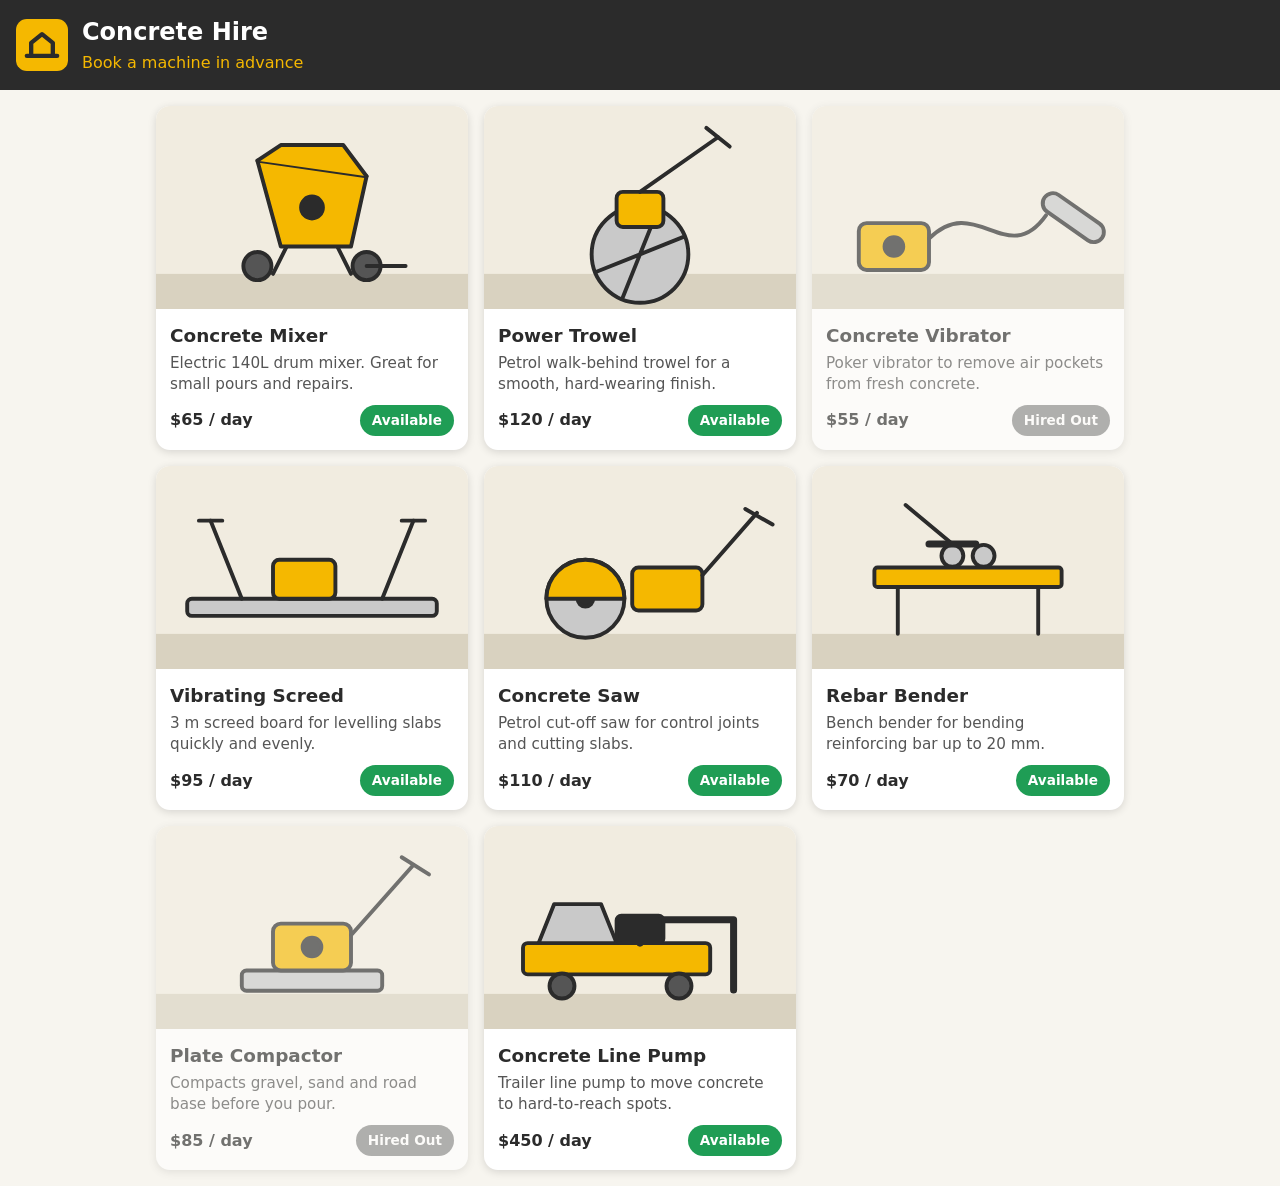
==== index.html @ b053d83f "Add Concrete Hire booking demo Co-Authored-By: Claude Sonnet 5.5 <noreply@anthropic.com> Claude-Sess" ====
<!DOCTYPE html>
<html lang="en-AU">
<head>
<meta charset="utf-8">
<meta name="viewport" content="width=device-width, initial-scale=1">
<title>Concrete Hire – Book a machine</title>
<link rel="stylesheet" href="styles.css">
</head>
<body>
<header class="hdr">
  <svg class="logo" viewBox="0 0 48 48" aria-hidden="true"><rect width="48" height="48" rx="10" fill="#f5b800"/><path d="M10 34h28M14 34V22l10-8 10 8v12" fill="none" stroke="#2b2b2b" stroke-width="4" stroke-linejoin="round" stroke-linecap="round"/></svg>
  <div><h1>Concrete Hire</h1><p>Book a machine in advance</p></div>
</header>
<main>
  <p id="status" class="status" role="status">Loading machines…</p>
  <div id="grid" class="grid"></div>
</main>

<div id="overlay" class="overlay" hidden>
  <form id="form" class="sheet" novalidate>
    <button type="button" id="close" class="close" aria-label="Close">×</button>
    <h2 id="formTitle"></h2>
    <p id="formRate" class="rate"></p>
    <label>Customer name<input id="name" type="text" autocomplete="name"></label>
    <label>Phone<input id="phone" type="tel" autocomplete="tel"></label>
    <label>Start date<input id="start" type="date"></label>
    <label>End date<input id="end" type="date"></label>
    <label>Delivery or Pickup
      <select id="method"><option>Pickup</option><option>Delivery</option></select></label>
    <label>Notes<textarea id="notes" rows="3"></textarea></label>
    <p id="error" class="error" role="alert"></p>
    <button type="submit" class="btn">Send booking request</button>
    <p class="hint">This opens your email app. Press send to complete your request.</p>
  </form>
</div>
<script src="app.js"></script>
</body>
</html>
---- styles.css ----
:root{--y:#f5b800;--d:#2b2b2b;--g:#1f9d55;--bg:#f7f5ef}
*{box-sizing:border-box}
body{margin:0;font-family:system-ui,-apple-system,Segoe UI,Roboto,sans-serif;background:var(--bg);color:var(--d);line-height:1.4}
.hdr{display:flex;align-items:center;gap:14px;padding:16px;background:var(--d);color:#fff}
.hdr h1{margin:0;font-size:1.5rem}.hdr p{margin:2px 0 0;color:var(--y)}
.logo{width:52px;height:52px;flex:none}
main{max-width:1000px;margin:0 auto;padding:16px}
.status{text-align:center}
.grid{display:grid;gap:16px;grid-template-columns:1fr}
@media(min-width:600px){.grid{grid-template-columns:repeat(2,1fr)}}
@media(min-width:900px){.grid{grid-template-columns:repeat(3,1fr)}}
.card{background:#fff;border-radius:14px;overflow:hidden;box-shadow:0 2px 8px #0002;border:0;padding:0;text-align:left;font:inherit;color:inherit;width:100%;cursor:pointer;min-height:48px}
.card.out{opacity:.65;cursor:not-allowed}
.card img{width:100%;display:block}
.body{padding:14px}
.body h3{margin:0 0 4px;font-size:1.15rem}
.body p{margin:0 0 10px;font-size:.95rem;color:#555}
.row{display:flex;justify-content:space-between;align-items:center}
.price{font-weight:700}
.badge{padding:6px 12px;border-radius:99px;font-size:.85rem;font-weight:600;color:#fff}
.badge.ok{background:var(--g)}.badge.no{background:#8a8a8a}
.overlay{position:fixed;inset:0;background:#0009;display:flex;align-items:flex-end;justify-content:center;z-index:10}
.overlay[hidden]{display:none}
.sheet{background:#fff;width:100%;max-width:520px;max-height:92vh;overflow:auto;border-radius:18px 18px 0 0;padding:20px;position:relative}
@media(min-width:600px){.overlay{align-items:center}.sheet{border-radius:18px}}
.sheet h2{margin:0 40px 4px 0}.rate{margin:0 0 12px;color:#555}
.close{position:absolute;top:8px;right:8px;width:48px;height:48px;font-size:2rem;background:none;border:0;cursor:pointer}
label{display:block;font-weight:600;margin-top:12px}
input,select,textarea{display:block;width:100%;margin-top:6px;padding:12px;font:inherit;font-weight:400;border:2px solid #ccc;border-radius:10px;min-height:48px}
input:focus,select:focus,textarea:focus{outline:3px solid var(--y);border-color:var(--d)}
.btn{width:100%;margin-top:16px;min-height:54px;font-size:1.1rem;font-weight:700;background:var(--y);color:var(--d);border:0;border-radius:12px;cursor:pointer}
.error{color:#b00020;font-weight:600;min-height:1.2em;margin:10px 0 0}
.hint{text-align:center;font-size:.9rem;color:#555;margin:10px 0 0}
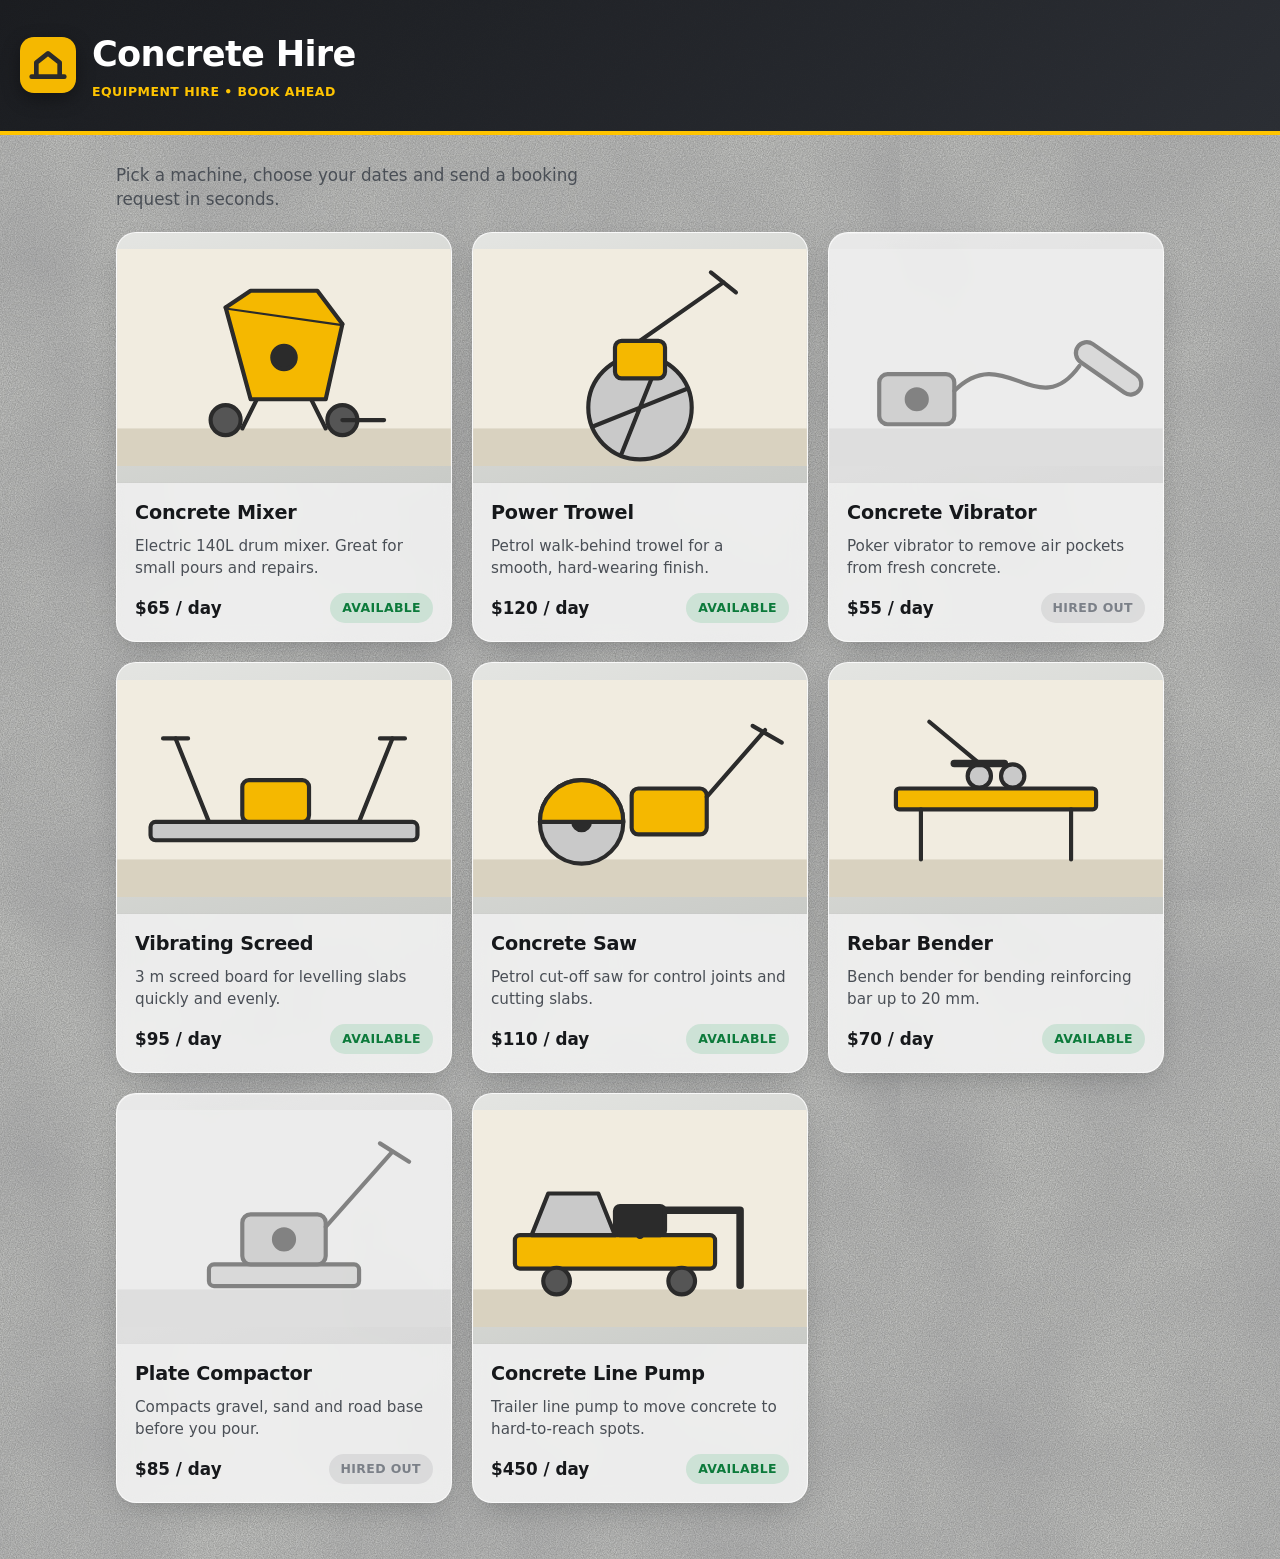
==== commit d507f485: "Modern concrete-textured redesign Co-Authored-By: Claude Sonnet 5.5 <noreply@anthropic.com> Claude-S" ====
--- a/index.html
+++ b/index.html
@@ -9,9 +9,10 @@
 <body>
 <header class="hdr">
   <svg class="logo" viewBox="0 0 48 48" aria-hidden="true"><rect width="48" height="48" rx="10" fill="#f5b800"/><path d="M10 34h28M14 34V22l10-8 10 8v12" fill="none" stroke="#2b2b2b" stroke-width="4" stroke-linejoin="round" stroke-linecap="round"/></svg>
-  <div><h1>Concrete Hire</h1><p>Book a machine in advance</p></div>
+  <div><h1>Concrete Hire</h1><p>Equipment hire &bull; Book ahead</p></div>
 </header>
 <main>
+  <p class="intro">Pick a machine, choose your dates and send a booking request in seconds.</p>
   <p id="status" class="status" role="status">Loading machines…</p>
   <div id="grid" class="grid"></div>
 </main>
--- a/styles.css
+++ b/styles.css
@@ -1,33 +1,90 @@
-:root{--y:#f5b800;--d:#2b2b2b;--g:#1f9d55;--bg:#f7f5ef}
+:root{
+  --ink:#16181b;--ink2:#4a4f56;--mute:#7b8088;
+  --acc:#ffc400;--acc-d:#e0a800;--ok:#12a150;
+  --line:rgba(22,24,27,.10);--card:rgba(255,255,255,.78);
+  --r:20px;
+  --noise:url("data:image/svg+xml,%3Csvg xmlns='http://www.w3.org/2000/svg' width='260' height='260'%3E%3Cfilter id='n'%3E%3CfeTurbulence type='fractalNoise' baseFrequency='.85' numOctaves='3' stitchTiles='stitch'/%3E%3CfeColorMatrix values='0 0 0 0 .1  0 0 0 0 .1  0 0 0 0 .1  0 0 0 .55 0'/%3E%3C/filter%3E%3Crect width='100%25' height='100%25' filter='url(%23n)'/%3E%3C/svg%3E");
+  --blotch:url("data:image/svg+xml,%3Csvg xmlns='http://www.w3.org/2000/svg' width='900' height='900'%3E%3Cfilter id='b'%3E%3CfeTurbulence type='fractalNoise' baseFrequency='.006' numOctaves='3' seed='7'/%3E%3CfeColorMatrix values='0 0 0 0 .25  0 0 0 0 .25  0 0 0 0 .27  0 0 0 .5 -.12'/%3E%3C/filter%3E%3Crect width='100%25' height='100%25' filter='url(%23b)'/%3E%3C/svg%3E");
+}
 *{box-sizing:border-box}
-body{margin:0;font-family:system-ui,-apple-system,Segoe UI,Roboto,sans-serif;background:var(--bg);color:var(--d);line-height:1.4}
-.hdr{display:flex;align-items:center;gap:14px;padding:16px;background:var(--d);color:#fff}
-.hdr h1{margin:0;font-size:1.5rem}.hdr p{margin:2px 0 0;color:var(--y)}
-.logo{width:52px;height:52px;flex:none}
-main{max-width:1000px;margin:0 auto;padding:16px}
-.status{text-align:center}
-.grid{display:grid;gap:16px;grid-template-columns:1fr}
+html{-webkit-text-size-adjust:100%}
+body{
+  margin:0;min-height:100vh;color:var(--ink);line-height:1.45;
+  font-family:ui-sans-serif,system-ui,-apple-system,"Segoe UI",Roboto,Helvetica,Arial,sans-serif;
+  background:var(--blotch),var(--noise),#cfd0cd;
+}
+/* header */
+.hdr{
+  position:relative;display:flex;align-items:center;gap:16px;
+  padding:28px 20px 30px;color:#fff;overflow:hidden;
+  background:linear-gradient(135deg,#1b1d21,#2c2f35);
+  border-bottom:4px solid var(--acc);
+}
+.hdr::before{content:"";position:absolute;inset:0;background:var(--noise);opacity:.35;mix-blend-mode:overlay;pointer-events:none}
+.hdr>*{position:relative}
+.logo{width:56px;height:56px;flex:none;border-radius:14px;box-shadow:0 6px 18px rgba(0,0,0,.35)}
+.hdr h1{margin:0;font-size:clamp(1.6rem,5vw,2.2rem);font-weight:800;letter-spacing:-.02em}
+.hdr p{margin:4px 0 0;color:var(--acc);font-weight:600;letter-spacing:.04em;text-transform:uppercase;font-size:.78rem}
+main{max-width:1080px;margin:0 auto;padding:28px 16px 56px}
+.intro{margin:0 0 20px;font-size:1.05rem;color:var(--ink2);max-width:46ch}
+.status{text-align:center;color:var(--ink2)}
+/* cards */
+.grid{display:grid;gap:20px;grid-template-columns:1fr}
 @media(min-width:600px){.grid{grid-template-columns:repeat(2,1fr)}}
-@media(min-width:900px){.grid{grid-template-columns:repeat(3,1fr)}}
-.card{background:#fff;border-radius:14px;overflow:hidden;box-shadow:0 2px 8px #0002;border:0;padding:0;text-align:left;font:inherit;color:inherit;width:100%;cursor:pointer;min-height:48px}
-.card.out{opacity:.65;cursor:not-allowed}
-.card img{width:100%;display:block}
-.body{padding:14px}
-.body h3{margin:0 0 4px;font-size:1.15rem}
-.body p{margin:0 0 10px;font-size:.95rem;color:#555}
-.row{display:flex;justify-content:space-between;align-items:center}
-.price{font-weight:700}
-.badge{padding:6px 12px;border-radius:99px;font-size:.85rem;font-weight:600;color:#fff}
-.badge.ok{background:var(--g)}.badge.no{background:#8a8a8a}
-.overlay{position:fixed;inset:0;background:#0009;display:flex;align-items:flex-end;justify-content:center;z-index:10}
+@media(min-width:920px){.grid{grid-template-columns:repeat(3,1fr)}}
+.card{
+  display:flex;flex-direction:column;text-align:left;width:100%;padding:0;overflow:hidden;
+  font:inherit;color:inherit;cursor:pointer;min-height:48px;
+  background:var(--card);border:1px solid rgba(255,255,255,.7);border-radius:var(--r);
+  box-shadow:0 1px 0 rgba(255,255,255,.8) inset,0 10px 30px -12px rgba(20,22,26,.35);
+  -webkit-backdrop-filter:blur(8px);backdrop-filter:blur(8px);
+  transition:transform .18s ease,box-shadow .18s ease;
+}
+.card:hover,.card:focus-visible{transform:translateY(-4px);box-shadow:0 1px 0 rgba(255,255,255,.8) inset,0 18px 38px -14px rgba(20,22,26,.45);outline:none}
+.card:focus-visible{outline:3px solid var(--acc);outline-offset:2px}
+.card.out{cursor:not-allowed}
+.card.out:hover{transform:none}
+.card.out img{filter:grayscale(1);opacity:.55}
+.card img{
+  width:100%;aspect-ratio:4/3;display:block;object-fit:contain;
+  background:linear-gradient(160deg,#e4e5e2,#c9cbc7);
+  border-bottom:1px solid var(--line);
+}
+.body{padding:16px 18px 18px;display:flex;flex-direction:column;gap:8px;flex:1}
+.body h3{margin:0;font-size:1.2rem;font-weight:750;letter-spacing:-.01em}
+.body p{margin:0;font-size:.95rem;color:var(--ink2);flex:1}
+.row{display:flex;justify-content:space-between;align-items:center;margin-top:6px;gap:8px}
+.price{font-weight:800;font-size:1.05rem}
+.badge{padding:6px 12px;border-radius:99px;font-size:.78rem;font-weight:700;letter-spacing:.03em;text-transform:uppercase}
+.badge.ok{background:rgba(18,161,80,.14);color:#0c7a3b}
+.badge.no{background:rgba(22,24,27,.08);color:var(--mute)}
+/* booking sheet */
+.overlay{position:fixed;inset:0;background:rgba(14,15,18,.6);-webkit-backdrop-filter:blur(6px);backdrop-filter:blur(6px);display:flex;align-items:flex-end;justify-content:center;z-index:10}
 .overlay[hidden]{display:none}
-.sheet{background:#fff;width:100%;max-width:520px;max-height:92vh;overflow:auto;border-radius:18px 18px 0 0;padding:20px;position:relative}
-@media(min-width:600px){.overlay{align-items:center}.sheet{border-radius:18px}}
-.sheet h2{margin:0 40px 4px 0}.rate{margin:0 0 12px;color:#555}
-.close{position:absolute;top:8px;right:8px;width:48px;height:48px;font-size:2rem;background:none;border:0;cursor:pointer}
-label{display:block;font-weight:600;margin-top:12px}
-input,select,textarea{display:block;width:100%;margin-top:6px;padding:12px;font:inherit;font-weight:400;border:2px solid #ccc;border-radius:10px;min-height:48px}
-input:focus,select:focus,textarea:focus{outline:3px solid var(--y);border-color:var(--d)}
-.btn{width:100%;margin-top:16px;min-height:54px;font-size:1.1rem;font-weight:700;background:var(--y);color:var(--d);border:0;border-radius:12px;cursor:pointer}
-.error{color:#b00020;font-weight:600;min-height:1.2em;margin:10px 0 0}
-.hint{text-align:center;font-size:.9rem;color:#555;margin:10px 0 0}
+.sheet{
+  position:relative;width:100%;max-width:520px;max-height:92vh;overflow:auto;padding:24px 22px 26px;
+  background:#f4f4f2;
+  border-radius:24px 24px 0 0;box-shadow:0 -20px 60px rgba(0,0,0,.35);
+  border-top:4px solid var(--acc);
+}
+@media(min-width:600px){.overlay{align-items:center}.sheet{border-radius:24px}}
+.sheet h2{margin:0 44px 2px 0;font-size:1.5rem;letter-spacing:-.02em}
+.rate{margin:0 0 6px;color:var(--ink2);font-weight:600}
+.close{position:absolute;top:10px;right:10px;width:44px;height:44px;font-size:1.8rem;line-height:1;background:rgba(22,24,27,.07);color:var(--ink);border:0;border-radius:50%;cursor:pointer}
+.close:hover{background:rgba(22,24,27,.14)}
+label{display:block;font-weight:650;font-size:.9rem;margin-top:14px;color:var(--ink)}
+input,select,textarea{
+  display:block;width:100%;margin-top:6px;padding:12px 14px;min-height:48px;
+  font:inherit;font-weight:400;color:var(--ink);
+  background:rgba(255,255,255,.85);border:1.5px solid rgba(22,24,27,.16);border-radius:12px;
+}
+input:focus,select:focus,textarea:focus{outline:none;border-color:var(--ink);box-shadow:0 0 0 4px rgba(255,196,0,.5)}
+.btn{
+  width:100%;margin-top:18px;min-height:54px;font:inherit;font-size:1.05rem;font-weight:800;letter-spacing:.01em;
+  background:var(--acc);color:var(--ink);border:0;border-radius:14px;cursor:pointer;
+  box-shadow:0 8px 20px -8px rgba(224,168,0,.9);transition:transform .12s ease,background .12s ease;
+}
+.btn:hover{background:var(--acc-d)}.btn:active{transform:scale(.985)}
+.error{color:#b3162e;font-weight:650;min-height:1.2em;margin:12px 0 0}
+.hint{text-align:center;font-size:.85rem;color:var(--mute);margin:10px 0 0}
+@media(prefers-reduced-motion:reduce){*{transition:none!important}}
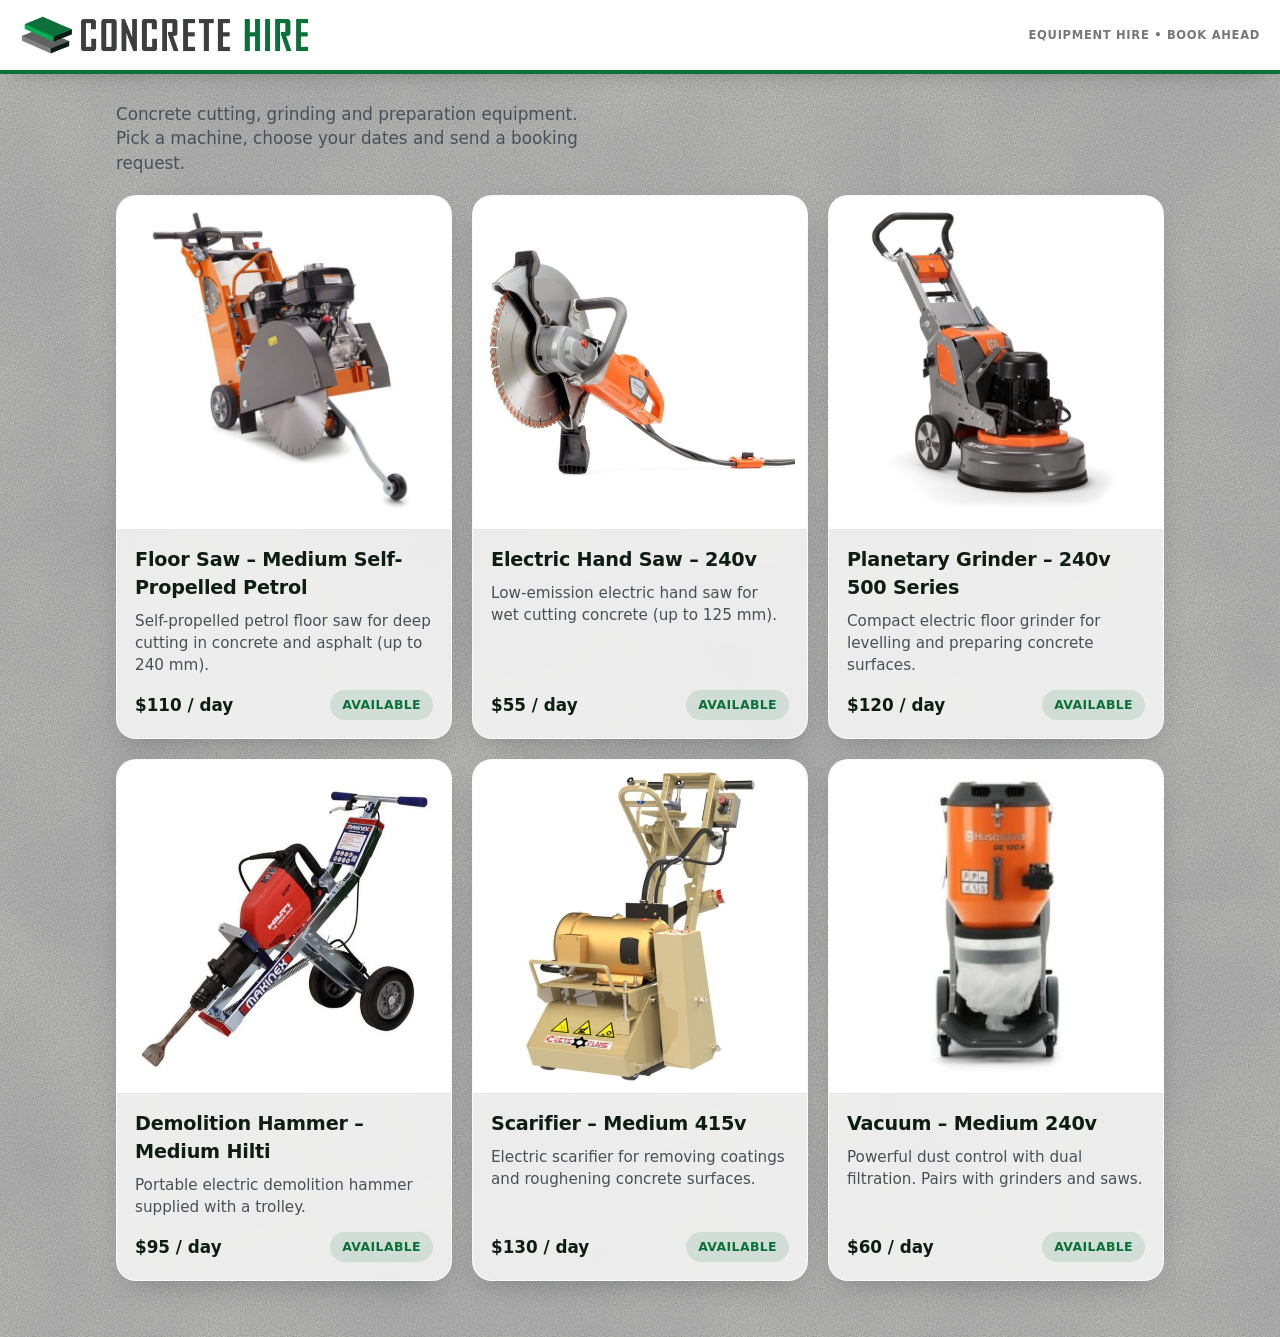
==== commit 45d28d8d: "Use real Concrete Hire logo, equipment photos and brand colours Co-Authored-By: Claude Sonnet 5.5 <n" ====
--- a/index.html
+++ b/index.html
@@ -4,15 +4,16 @@
 <meta charset="utf-8">
 <meta name="viewport" content="width=device-width, initial-scale=1">
 <title>Concrete Hire – Book a machine</title>
+<link rel="icon" href="img/logo.png">
 <link rel="stylesheet" href="styles.css">
 </head>
 <body>
 <header class="hdr">
-  <svg class="logo" viewBox="0 0 48 48" aria-hidden="true"><rect width="48" height="48" rx="10" fill="#f5b800"/><path d="M10 34h28M14 34V22l10-8 10 8v12" fill="none" stroke="#2b2b2b" stroke-width="4" stroke-linejoin="round" stroke-linecap="round"/></svg>
-  <div><h1>Concrete Hire</h1><p>Equipment hire &bull; Book ahead</p></div>
+  <img class="logo" src="img/logo.png" alt="Concrete Hire">
+  <p class="tag">Equipment hire &bull; Book ahead</p>
 </header>
 <main>
-  <p class="intro">Pick a machine, choose your dates and send a booking request in seconds.</p>
+  <p class="intro">Concrete cutting, grinding and preparation equipment. Pick a machine, choose your dates and send a booking request.</p>
   <p id="status" class="status" role="status">Loading machines…</p>
   <div id="grid" class="grid"></div>
 </main>
--- a/styles.css
+++ b/styles.css
@@ -1,6 +1,6 @@
 :root{
-  --ink:#16181b;--ink2:#4a4f56;--mute:#7b8088;
-  --acc:#ffc400;--acc-d:#e0a800;--ok:#12a150;
+  --ink:#0d1d12;--ink2:#4a4f56;--mute:#7b8088;
+  --acc:#0c7039;--acc-d:#095a2e;--grey:#777;--ok:#12a150;
   --line:rgba(22,24,27,.10);--card:rgba(255,255,255,.78);
   --r:20px;
   --noise:url("data:image/svg+xml,%3Csvg xmlns='http://www.w3.org/2000/svg' width='260' height='260'%3E%3Cfilter id='n'%3E%3CfeTurbulence type='fractalNoise' baseFrequency='.85' numOctaves='3' stitchTiles='stitch'/%3E%3CfeColorMatrix values='0 0 0 0 .1  0 0 0 0 .1  0 0 0 0 .1  0 0 0 .55 0'/%3E%3C/filter%3E%3Crect width='100%25' height='100%25' filter='url(%23n)'/%3E%3C/svg%3E");
@@ -14,17 +14,10 @@
   background:var(--blotch),var(--noise),#cfd0cd;
 }
 /* header */
-.hdr{
-  position:relative;display:flex;align-items:center;gap:16px;
-  padding:28px 20px 30px;color:#fff;overflow:hidden;
-  background:linear-gradient(135deg,#1b1d21,#2c2f35);
-  border-bottom:4px solid var(--acc);
-}
-.hdr::before{content:"";position:absolute;inset:0;background:var(--noise);opacity:.35;mix-blend-mode:overlay;pointer-events:none}
-.hdr>*{position:relative}
-.logo{width:56px;height:56px;flex:none;border-radius:14px;box-shadow:0 6px 18px rgba(0,0,0,.35)}
-.hdr h1{margin:0;font-size:clamp(1.6rem,5vw,2.2rem);font-weight:800;letter-spacing:-.02em}
-.hdr p{margin:4px 0 0;color:var(--acc);font-weight:600;letter-spacing:.04em;text-transform:uppercase;font-size:.78rem}
+.hdr{display:flex;align-items:center;gap:16px;padding:14px 20px;background:#fff;border-bottom:4px solid var(--acc);box-shadow:0 6px 24px -14px rgba(0,0,0,.45)}
+.logo{height:42px;width:auto;max-width:70%;display:block}
+.tag{margin:0 0 0 auto;color:var(--grey);font-weight:600;letter-spacing:.06em;text-transform:uppercase;font-size:.72rem;text-align:right}
+@media(max-width:520px){.tag{display:none}}
 main{max-width:1080px;margin:0 auto;padding:28px 16px 56px}
 .intro{margin:0 0 20px;font-size:1.05rem;color:var(--ink2);max-width:46ch}
 .status{text-align:center;color:var(--ink2)}
@@ -44,10 +37,10 @@
 .card:focus-visible{outline:3px solid var(--acc);outline-offset:2px}
 .card.out{cursor:not-allowed}
 .card.out:hover{transform:none}
-.card.out img{filter:grayscale(1);opacity:.55}
+.card.out img{filter:grayscale(1);opacity:.5}
 .card img{
-  width:100%;aspect-ratio:4/3;display:block;object-fit:contain;
-  background:linear-gradient(160deg,#e4e5e2,#c9cbc7);
+  width:100%;aspect-ratio:1/1;display:block;object-fit:contain;
+  background:#fff;padding:12px;
   border-bottom:1px solid var(--line);
 }
 .body{padding:16px 18px 18px;display:flex;flex-direction:column;gap:8px;flex:1}
@@ -56,7 +49,7 @@
 .row{display:flex;justify-content:space-between;align-items:center;margin-top:6px;gap:8px}
 .price{font-weight:800;font-size:1.05rem}
 .badge{padding:6px 12px;border-radius:99px;font-size:.78rem;font-weight:700;letter-spacing:.03em;text-transform:uppercase}
-.badge.ok{background:rgba(18,161,80,.14);color:#0c7a3b}
+.badge.ok{background:rgba(12,112,57,.12);color:#0c7039}
 .badge.no{background:rgba(22,24,27,.08);color:var(--mute)}
 /* booking sheet */
 .overlay{position:fixed;inset:0;background:rgba(14,15,18,.6);-webkit-backdrop-filter:blur(6px);backdrop-filter:blur(6px);display:flex;align-items:flex-end;justify-content:center;z-index:10}
@@ -78,11 +71,11 @@
   font:inherit;font-weight:400;color:var(--ink);
   background:rgba(255,255,255,.85);border:1.5px solid rgba(22,24,27,.16);border-radius:12px;
 }
-input:focus,select:focus,textarea:focus{outline:none;border-color:var(--ink);box-shadow:0 0 0 4px rgba(255,196,0,.5)}
-.btn{
+input:focus,select:focus,textarea:focus{outline:none;border-color:var(--ink);box-shadow:0 0 0 4px rgba(12,112,57,.28)}
+.btn{color:#fff;
   width:100%;margin-top:18px;min-height:54px;font:inherit;font-size:1.05rem;font-weight:800;letter-spacing:.01em;
-  background:var(--acc);color:var(--ink);border:0;border-radius:14px;cursor:pointer;
-  box-shadow:0 8px 20px -8px rgba(224,168,0,.9);transition:transform .12s ease,background .12s ease;
+  background:var(--acc);border:0;border-radius:14px;cursor:pointer;
+  box-shadow:0 8px 20px -8px rgba(12,112,57,.8);transition:transform .12s ease,background .12s ease;
 }
 .btn:hover{background:var(--acc-d)}.btn:active{transform:scale(.985)}
 .error{color:#b3162e;font-weight:650;min-height:1.2em;margin:12px 0 0}
